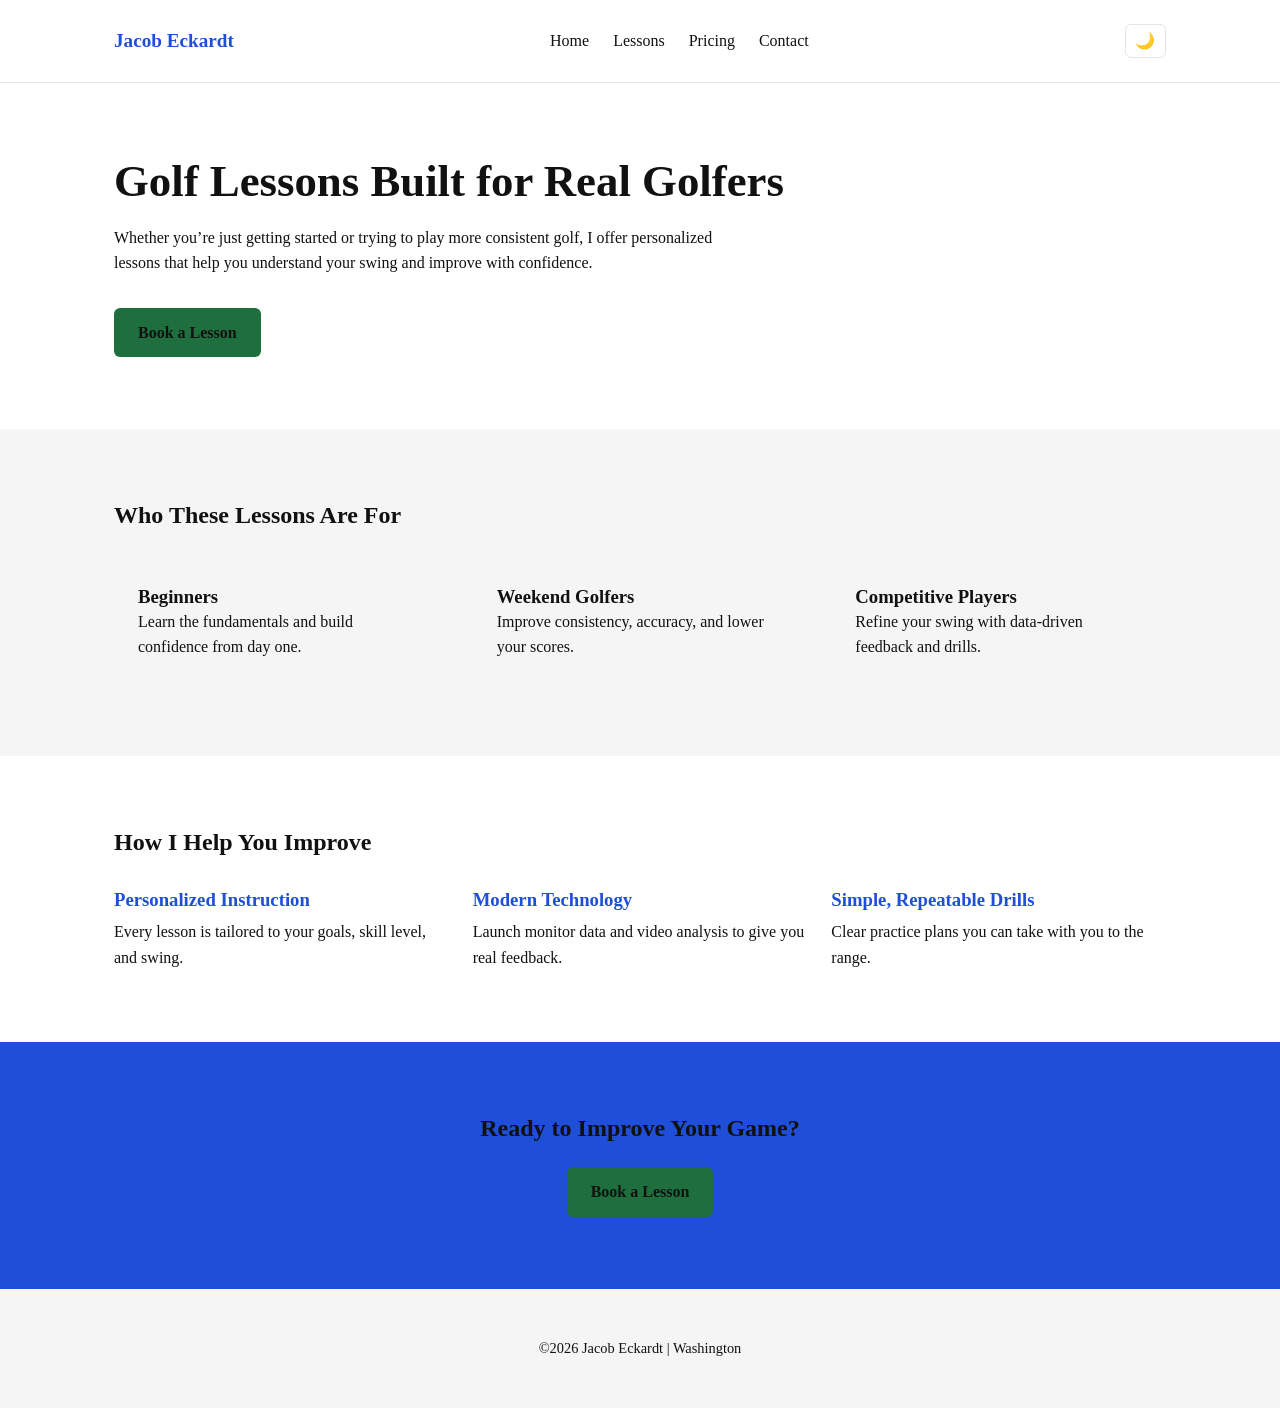
==== Jacob-Eckardt/index.html @ e16389b5 "Completed home page and got CSS and JS set up for now." ====
<!DOCTYPE html>
<html lang="en">

<head>
    <meta charset="UTF-8" />
    <meta name="viewport" content="width=device-width, initial-scale=1.0" />
    <title>Golf Lessons | Personalized Coaching</title>

    <!-- Google Font -->
    <link rel="preconnect" href="https://fonts.googleapis.com">
    <link rel="preconnect" href="https://fonts.gstatic.com" crossorigin>
    <link href="https://fonts.googleapis.com/css2?family=Inter:wght@400;500;600;700&display=swap" rel="stylesheet">
    <link rel="stylesheet" href="styles/styles.css" />
    <script src="scripts/scripts.js" defer></script>
</head>

<body>

    <!-- Header -->
    <header class="site-header">
        <div class="container header-inner">
            <div class="logo">
                <!-- Placeholder for logo -->
                <span><a href="index.html">Jacob Eckardt</a></span>
            </div>

            <nav class="nav">
                <a href="index.html">Home</a>
                <a href="lessons.html">Lessons</a>
                <a href="pricing.html">Pricing</a>
                <a href="contact.html">Contact</a>
            </nav>
            <button class="theme-toggle" id="themeToggle" aria-label="Toggle dark mode">
                🌙
            </button>
            <button class="hamburger" id="hamburger" aria-label="Open menu">
                <span></span>
                <span></span>
                <span></span>
            </button>
        </div>
    </header>

    <!-- Hero -->
    <section class="hero">
        <div class="container">
            <h1>Golf Lessons Built for Real Golfers</h1>
            <p>
                Whether you’re just getting started or trying to play more consistent golf,
                I offer personalized lessons that help you understand your swing and improve
                with confidence.
            </p>

            <a href="contact.html" class="btn-primary">Book a Lesson</a>
        </div>
    </section>

    <!-- Who It's For -->
    <section class="audience">
        <div class="container">
            <h2>Who These Lessons Are For</h2>

            <div class="audience-grid">
                <div class="card">
                    <h3>Beginners</h3>
                    <p>Learn the fundamentals and build confidence from day one.</p>
                </div>

                <div class="card">
                    <h3>Weekend Golfers</h3>
                    <p>Improve consistency, accuracy, and lower your scores.</p>
                </div>

                <div class="card">
                    <h3>Competitive Players</h3>
                    <p>Refine your swing with data-driven feedback and drills.</p>
                </div>
            </div>
        </div>
    </section>

    <!-- How He Helps -->
    <section class="process">
        <div class="container">
            <h2>How I Help You Improve</h2>

            <div class="process-grid">
                <div class="process-item">
                    <h3>Personalized Instruction</h3>
                    <p>Every lesson is tailored to your goals, skill level, and swing.</p>
                </div>

                <div class="process-item">
                    <h3>Modern Technology</h3>
                    <p>Launch monitor data and video analysis to give you real feedback.</p>
                </div>

                <div class="process-item">
                    <h3>Simple, Repeatable Drills</h3>
                    <p>Clear practice plans you can take with you to the range.</p>
                </div>
            </div>
        </div>
    </section>

    <!-- CTA -->
    <section class="cta">
        <div class="container">
            <h2>Ready to Improve Your Game?</h2>
            <a href="contact.html" class="btn-primary">Book a Lesson</a>
        </div>
    </section>

    <!-- Footer -->
    <footer class="site-footer">
        <div class="container">
            <p>©️<span id="currentyear"></span> Jacob Eckardt | Washington</p>
        </div>
    </footer>

</body>

</html>
---- Jacob-Eckardt/styles/styles.css ----
/* -------------------------
   CSS Variables
-------------------------- */
:root {
    --color-bg: #ffffff;
    --color-text: #111111;
    --color-blue: #1f4ed8;
    --color-green: #1e6f3d;
    --color-gray: #f5f5f5;
    --color-border: #e5e5e5;
}

body.dark-mode {
    --color-bg: #0f172a;
    --color-text: #e5e7eb;
    --color-blue: #60a5fa;
    --color-green: #22c55e;
    --color-gray: #111827;
    --color-border: #1f2933;
}


/* -------------------------
   Base Styles
-------------------------- */
* {
    margin: 0;
    padding: 0;
    box-sizing: border-box;
}

body {
    font-family: var(--font-main);
    background-color: var(--color-bg);
    color: var(--color-text);
    line-height: 1.6;
}

a {
    text-decoration: none;
    color: inherit;
}

.container {
    width: 100%;
    max-width: 1100px;
    margin: 0 auto;
    padding: 1.5rem;
}

h1, h2, h3 {
    line-height: 1.2;
}

/* -------------------------
   Header
-------------------------- */
.site-header {
    border-bottom: 1px solid var(--color-border);
    position: relative;
}

.header-inner {
    display: flex;
    justify-content: space-between;
    align-items: center;
}

.logo span {
    font-weight: 700;
    font-size: 1.2rem;
    color: var(--color-blue);
}

/* -------------------------
   Navigation (Mobile)
-------------------------- */
.nav {
    position: absolute;
    top: 100%;
    left: 0;
    width: 100%;
    background-color: var(--color-bg);
    max-height: 0;
    overflow: hidden;
    flex-direction: column;
    border-bottom: 1px solid var(--color-border);
    z-index: 1000;
    box-shadow: 0 10px 25px rgba(0, 0, 0, 0.08);
}

.nav a {
    padding: 1rem;
    border-top: 1px solid var(--color-border);
    font-weight: 500;
}

.nav a:hover {
        text-decoration: underline;
    }

.nav.open {
    display: flex;
    max-height: 300px;
}

.hamburger {
    background: none;
    border: none;
    display: flex;
    flex-direction: column;
    gap: 5px;
    cursor: pointer;
}

.hamburger span {
    width: 24px;
    height: 2px;
    background-color: var(--color-text);
    transition: all 0.3s ease;
}

.hamburger.active span:nth-child(1) {
    transform: rotate(45deg) translate(5px, 5px);
}

.hamburger.active span:nth-child(2) {
    opacity: 0;
}

.hamburger.active span:nth-child(3) {
    transform: rotate(-45deg) translate(5px, -5px);
}
/* -------------------------
   Hero
-------------------------- */
.hero {
    padding: 3rem 0;
}

.hero h1 {
    font-size: 2rem;
    margin-bottom: 1rem;
}

.hero p {
    margin-bottom: 2rem;
    max-width: 600px;
}

.btn-primary {
    display: inline-block;
    background-color: var(--color-green);
    color: var(--color-white);
    padding: 0.75rem 1.5rem;
    border-radius: 6px;
    font-weight: 600;
}

.btn-primary:hover {
    background-color: var(--color-text);
    color: var(--color-bg);
    transition: background-color 0.3s ease;
}

/* -------------------------
   Audience Section
-------------------------- */
.audience {
    background-color: var(--color-gray);
    padding: 3rem 0;
}

.audience h2 {
    margin-bottom: 2rem;
}

.audience-grid {
    display: grid;
    gap: 1.5rem;
}

.card {
    background: var(--color-white);
    padding: 1.5rem;
    border-radius: 8px;
}

/* -------------------------
   Process Section
-------------------------- */
.process {
    padding: 3rem 0;
}

.process h2 {
    margin-bottom: 2rem;
}

.process-grid {
    display: grid;
    gap: 1.5rem;
}

.process-item h3 {
    margin-bottom: 0.5rem;
    color: var(--color-blue);
}

/* -------------------------
   CTA
-------------------------- */
.cta {
    background-color: var(--color-blue);
    color: var(--color-white);
    text-align: center;
    padding: 3rem 0;
}

.cta h2 {
    margin-bottom: 1.5rem;
}

/* -------------------------
   Footer
-------------------------- */
.site-footer {
    background-color: var(--color-gray);
    color: var(--color-text);
    text-align: center;
    padding: 1.5rem 0;
    font-size: 0.9rem;
}

/* -------------------------
   Dark Mode
-------------------------- */
.theme-toggle {
    background: none;
    border: 1px solid var(--color-border);
    padding: 0.4rem 0.6rem;
    border-radius: 6px;
    cursor: pointer;
    font-size: 1rem;
}


/* -------------------------
   Desktop Styles
-------------------------- */
@media (min-width: 768px) {
    .nav {
        position: static;
        display: flex;
        flex-direction: row;
        width: auto;
        border: none;
        gap: 1.5rem;

        /* 👇 THIS is the important part */
        max-height: none;
        overflow: visible;
        box-shadow: none;
        background: transparent;
    }

    .nav a {
        border: none;
        padding: 0;
    }
    .nav a:hover {
        text-decoration: underline;
    }

    .hero h1 {
        font-size: 2.8rem;
    }

    .audience-grid {
        grid-template-columns: repeat(3, 1fr);
    }

    .process-grid {
        grid-template-columns: repeat(3, 1fr);
    }

    .nav a {
        border: none;
        padding: 0;
    }

    .hamburger {
        display: none;
    }
}
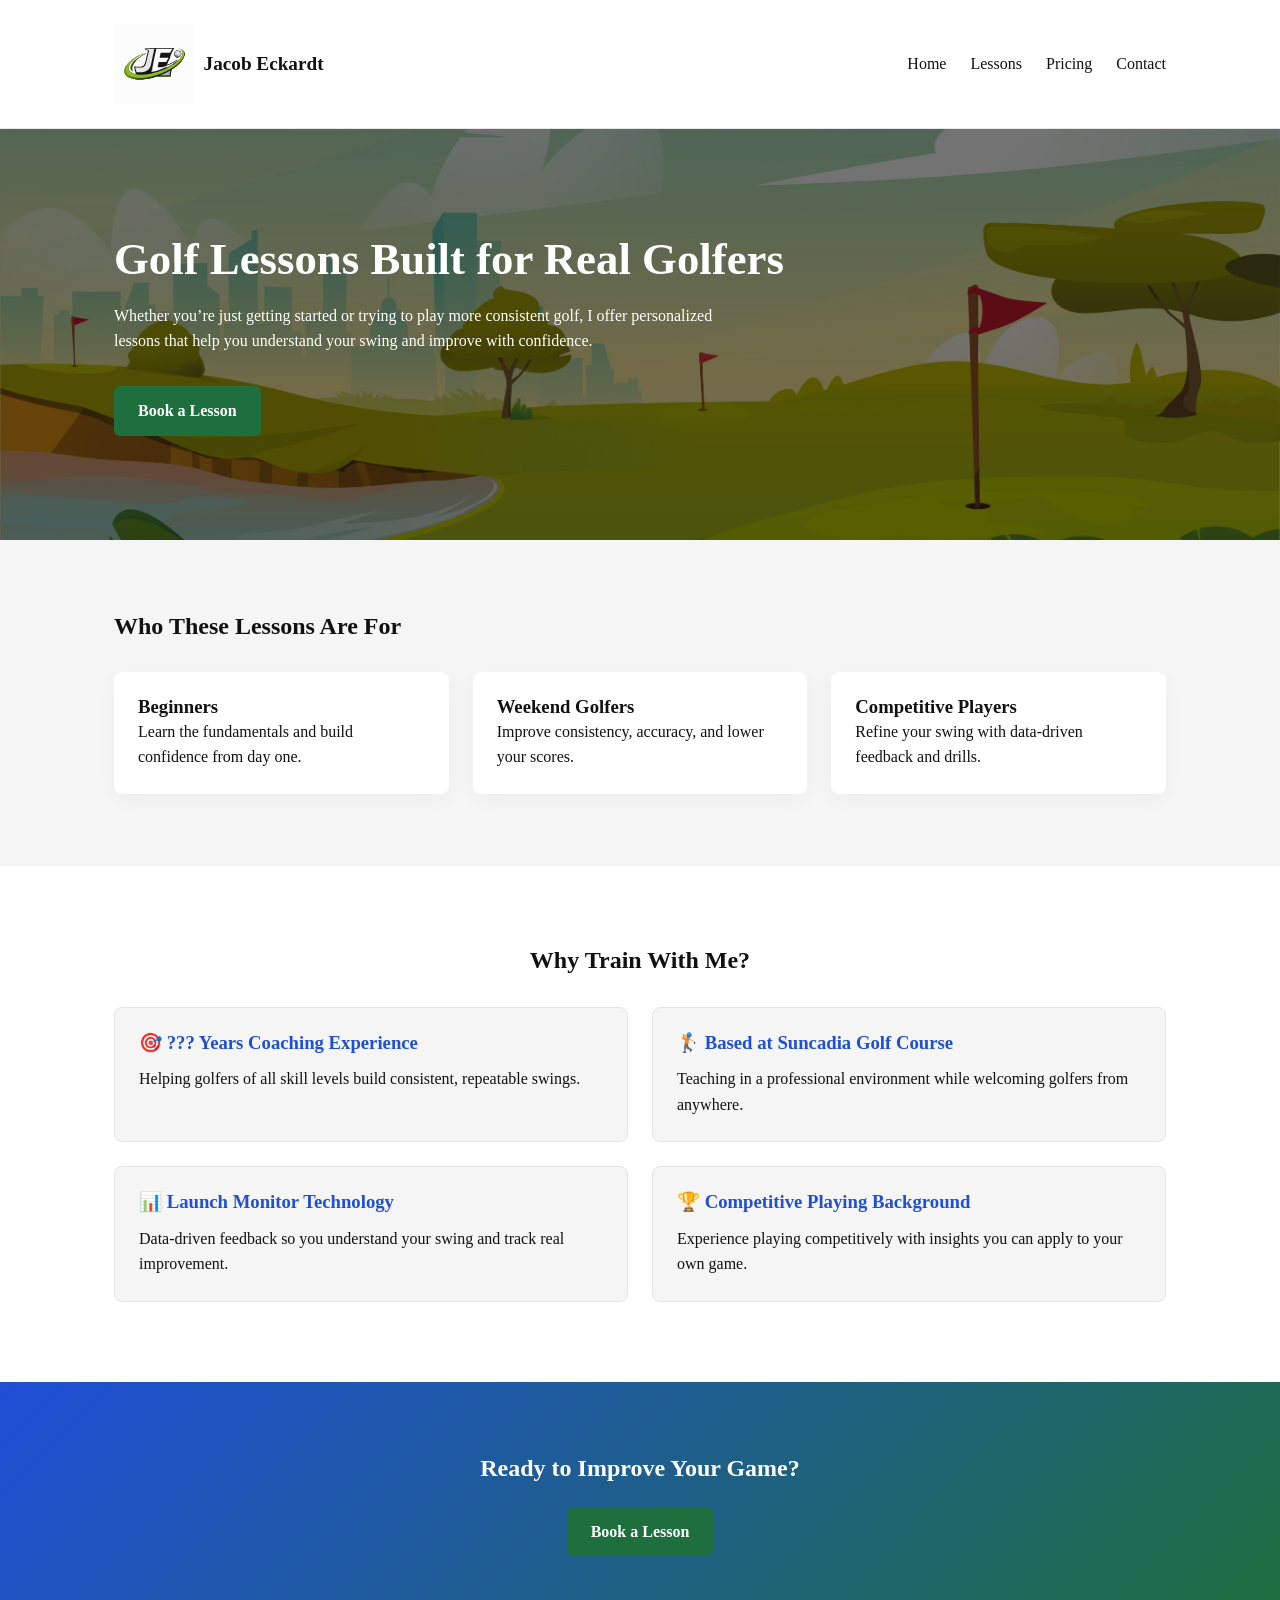
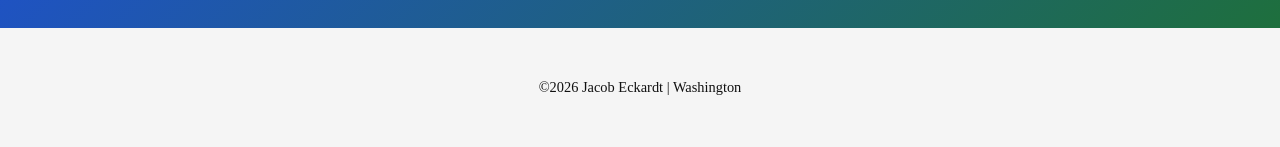
==== commit 01ef68c8: "Updated." ====
--- a/Jacob-Eckardt/index.html
+++ b/Jacob-Eckardt/index.html
@@ -20,8 +20,10 @@
     <header class="site-header">
         <div class="container header-inner">
             <div class="logo">
-                <!-- Placeholder for logo -->
-                <span><a href="index.html">Jacob Eckardt</a></span>
+                <a href="index.html" class="logo-link">
+                    <img src="images/Jacob-Eckardt-logo.svg" alt="Jacob Eckardt Logo">
+                    <span>Jacob Eckardt</span>
+                </a>
             </div>
 
             <nav class="nav">
@@ -30,9 +32,6 @@
                 <a href="pricing.html">Pricing</a>
                 <a href="contact.html">Contact</a>
             </nav>
-            <button class="theme-toggle" id="themeToggle" aria-label="Toggle dark mode">
-                🌙
-            </button>
             <button class="hamburger" id="hamburger" aria-label="Open menu">
                 <span></span>
                 <span></span>
@@ -80,24 +79,29 @@
     </section>
 
     <!-- How He Helps -->
-    <section class="process">
+    <section class="credibility">
         <div class="container">
-            <h2>How I Help You Improve</h2>
+            <h2>Why Train With Me?</h2>
 
-            <div class="process-grid">
-                <div class="process-item">
-                    <h3>Personalized Instruction</h3>
-                    <p>Every lesson is tailored to your goals, skill level, and swing.</p>
+            <div class="credibility-grid">
+                <div class="credibility-item">
+                    <h3>🎯 ??? Years Coaching Experience</h3>
+                    <p>Helping golfers of all skill levels build consistent, repeatable swings.</p>
                 </div>
 
-                <div class="process-item">
-                    <h3>Modern Technology</h3>
-                    <p>Launch monitor data and video analysis to give you real feedback.</p>
+                <div class="credibility-item">
+                    <h3>🏌️ Based at Suncadia Golf Course</h3>
+                    <p>Teaching in a professional environment while welcoming golfers from anywhere.</p>
                 </div>
 
-                <div class="process-item">
-                    <h3>Simple, Repeatable Drills</h3>
-                    <p>Clear practice plans you can take with you to the range.</p>
+                <div class="credibility-item">
+                    <h3>📊 Launch Monitor Technology</h3>
+                    <p>Data-driven feedback so you understand your swing and track real improvement.</p>
+                </div>
+
+                <div class="credibility-item">
+                    <h3>🏆 Competitive Playing Background</h3>
+                    <p>Experience playing competitively with insights you can apply to your own game.</p>
                 </div>
             </div>
         </div>
--- a/Jacob-Eckardt/styles/styles.css
+++ b/Jacob-Eckardt/styles/styles.css
@@ -8,6 +8,7 @@
     --color-green: #1e6f3d;
     --color-gray: #f5f5f5;
     --color-border: #e5e5e5;
+    --color-white: #ffffff;
 }
 
 body.dark-mode {
@@ -51,6 +52,9 @@
 h1, h2, h3 {
     line-height: 1.2;
 }
+section {
+    padding: 4rem 0;
+}
 
 /* -------------------------
    Header
@@ -69,9 +73,22 @@
 .logo span {
     font-weight: 700;
     font-size: 1.2rem;
-    color: var(--color-blue);
-}
-
+    color: var(--color-text);
+}
+
+.logo-link {
+    display: flex;
+    align-items: center;
+    gap: 0.6rem;
+    font-weight: 700;
+    font-size: 1.1rem;
+    color: var(--color-text);
+}
+
+.logo-link img {
+    width: 80px;
+    height: auto;
+}
 /* -------------------------
    Navigation (Mobile)
 -------------------------- */
@@ -93,11 +110,24 @@
     padding: 1rem;
     border-top: 1px solid var(--color-border);
     font-weight: 500;
-}
-
-.nav a:hover {
-        text-decoration: underline;
-    }
+    position: relative;
+}
+
+.nav a::after {
+    content: "";
+    position: absolute;
+    left: 0;
+    bottom: -4px;
+    width: 0;
+    height: 2px;
+    background: var(--color-green);
+    transition: width 0.3s ease;
+}
+
+.nav a:hover::after {
+    width: 100%;
+}
+
 
 .nav.open {
     display: flex;
@@ -135,7 +165,24 @@
    Hero
 -------------------------- */
 .hero {
-    padding: 3rem 0;
+    padding: 5rem 0;
+    background-image: url("../images/golf-hero.webp");
+    background-size: cover;
+    background-position: center;
+    position: relative;
+    color: white;
+}
+
+.hero::before {
+    content: "";
+    position: absolute;
+    inset: 0;
+    background: rgba(0, 0, 0, 0.55);
+}
+
+.hero .container {
+    position: relative;
+    z-index: 1;
 }
 
 .hero h1 {
@@ -181,37 +228,56 @@
 }
 
 .card {
-    background: var(--color-white);
+    background: white;
     padding: 1.5rem;
     border-radius: 8px;
-}
-
-/* -------------------------
-   Process Section
--------------------------- */
-.process {
-    padding: 3rem 0;
-}
-
-.process h2 {
+    box-shadow: 0 5px 20px rgba(0,0,0,0.04);
+}
+
+/* -------------------------
+   Credibility Section
+-------------------------- */
+.credibility {
+    padding: 3.5rem 0;
+}
+
+.credibility h2 {
     margin-bottom: 2rem;
-}
-
-.process-grid {
+    text-align: center;
+}
+
+.credibility-grid {
     display: grid;
     gap: 1.5rem;
 }
 
-.process-item h3 {
-    margin-bottom: 0.5rem;
+.credibility-item {
+    background: var(--color-gray);
+    padding: 1.5rem;
+    border-radius: 8px;
+    border: 1px solid var(--color-border);
+    transition: transform 0.2s ease, box-shadow 0.2s ease;
+}
+
+.credibility-item h3 {
+    margin-bottom: 0.75rem;
     color: var(--color-blue);
 }
 
+.credibility-item:hover {
+    transform: translateY(-4px);
+    box-shadow: 0 10px 25px rgba(0, 0, 0, 0.08);
+}
+
+.credibility-grid {
+    grid-template-columns: repeat(2, 1fr);
+}
+
 /* -------------------------
    CTA
 -------------------------- */
 .cta {
-    background-color: var(--color-blue);
+    background: linear-gradient(135deg, var(--color-blue), var(--color-green));
     color: var(--color-white);
     text-align: center;
     padding: 3rem 0;
@@ -230,18 +296,6 @@
     text-align: center;
     padding: 1.5rem 0;
     font-size: 0.9rem;
-}
-
-/* -------------------------
-   Dark Mode
--------------------------- */
-.theme-toggle {
-    background: none;
-    border: 1px solid var(--color-border);
-    padding: 0.4rem 0.6rem;
-    border-radius: 6px;
-    cursor: pointer;
-    font-size: 1rem;
 }
 
 
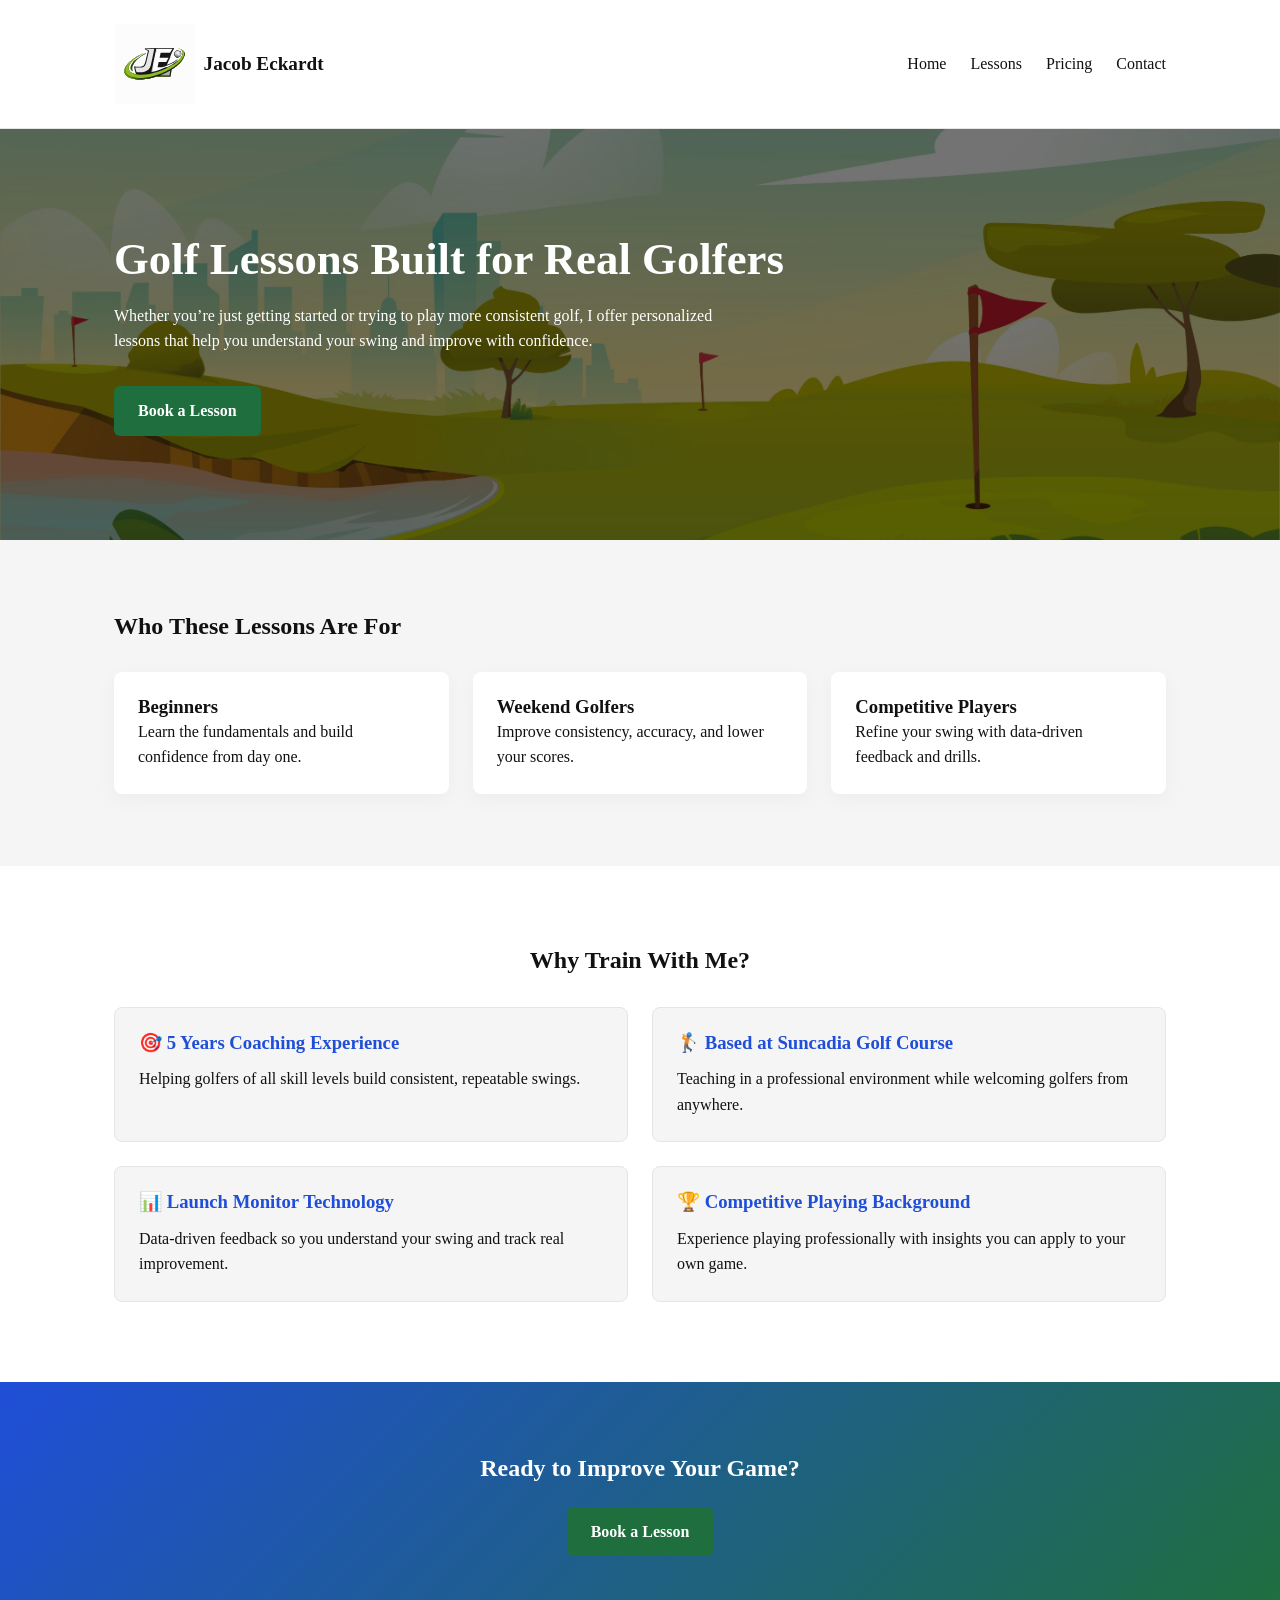
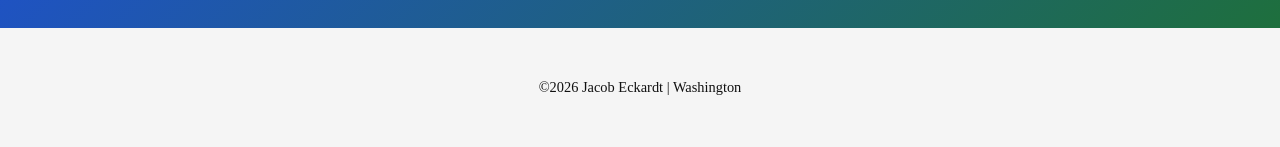
==== commit 629f5b7e: "Completed home page" ====
--- a/Jacob-Eckardt/index.html
+++ b/Jacob-Eckardt/index.html
@@ -4,7 +4,7 @@
 <head>
     <meta charset="UTF-8" />
     <meta name="viewport" content="width=device-width, initial-scale=1.0" />
-    <title>Golf Lessons | Personalized Coaching</title>
+    <title>Jacob Eckardt Golf Lessons | Personalized Coaching</title>
 
     <!-- Google Font -->
     <link rel="preconnect" href="https://fonts.googleapis.com">
@@ -85,7 +85,7 @@
 
             <div class="credibility-grid">
                 <div class="credibility-item">
-                    <h3>🎯 ??? Years Coaching Experience</h3>
+                    <h3>🎯 5 Years Coaching Experience</h3>
                     <p>Helping golfers of all skill levels build consistent, repeatable swings.</p>
                 </div>
 
@@ -101,7 +101,7 @@
 
                 <div class="credibility-item">
                     <h3>🏆 Competitive Playing Background</h3>
-                    <p>Experience playing competitively with insights you can apply to your own game.</p>
+                    <p>Experience playing professionally with insights you can apply to your own game.</p>
                 </div>
             </div>
         </div>
